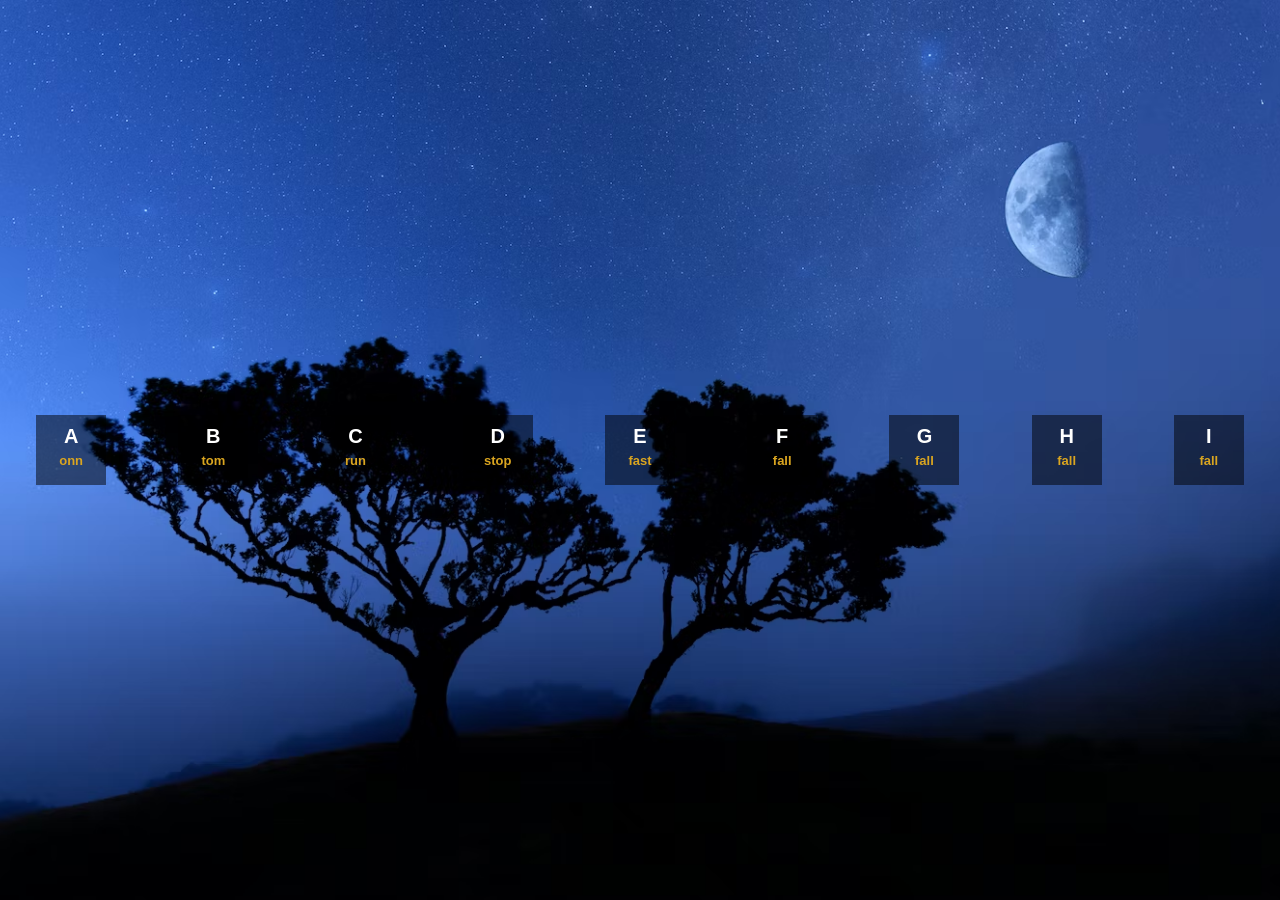
==== index.html @ c27f0c22 "JavaScript Drum kit Interactive Drum Kit project built with JavaScript. Play drum sounds, enjoy anim" ====
<html lang="en">
<head>
    <link rel="stylesheet" href="project.css">
    <meta charset="UTF-8">
    <meta http-equiv="X-UA-Compatible" content="IE=edge">
    <meta name="viewport" content="width=device-width, initial-scale=1.0">
    <title>Document</title>
</head>
<body>
      <div class="keys">
        <div data-key="65" class="key">
            <aph>A</aph>
            <span class="sound">onn</span>
        </div>

        <div data-key="83" class="key">
            <aph>B</aph>
            <span class="sound">tom</span>
        </div>

        <div data-key="72" class="key">
            <aph>C</aph>
            <span class="sound">run</span>
        </div>

        <div data-key="86" class="key">
            <aph>D</aph>
            <span class="sound">stop</span>
        </div>

        <div data-key="70" class="key">
            <aph>E</aph>
            <span class="sound">fast</span>
        </div>

        <div data-key="71" class="key">
            <aph>F</aph>
            <span class="sound">fall</span>
        </div>

        <div data-key="73" class="key">
            <aph>G</aph>
            <span class="sound">fall</span>
        </div>

        <div data-key="74" class="key">
            <aph>H</aph>
            <span class="sound">fall</span>
        </div>

        <div data-key="75" class="key">
            <aph>I</aph>
            <span class="sound">fall</span>
        </div>
    </div>

    <audio data-key="65" src="sounds/Nudge.ogg"></audio>
    <audio data-key="66" src="sounds/Piggyback.ogg"></audio>
    <audio data-key="67" src="sounds/Shrink Ray.ogg"></audio>
    <audio data-key="68" src="sounds/Slack - Boing.mp3"></audio>
    <audio data-key="69" src="sounds/Slack - Ding.mp3"></audio>
    <audio data-key="70" src="sounds/Slack - Drop.mp3"></audio>
    <audio data-key="71" src="sounds/Slack - Here you go.mp3"></audio>
    <audio data-key="72" src="sounds/Slack - Plink.mp3"></audio>
    <audio data-key="73" src="sounds/Slack - Wow.mp3"></audio>
    
</body>
<script src="project.js"></script>
</html>
---- project.css ----
*{
    margin: 0;
    padding: 0;
    box-sizing: border-box;
    font-family: Arial, Helvetica, sans-serif;
}

.keys{
    display: flex;
    justify-content: space-around;
    align-items: center;
    height: 100%;
    background:url(images/img.avif) center no-repeat;
    background-size: cover;
}
.key{
    width: 70px;
    height: 70px;
    padding: 10px 0 0 ;
    display: flex;
    flex-direction: column;
    align-items: center;
    gap: 5px;
  
    color: white;
    font-size: 20px;
    font-weight: bold;
    background-color: rgba(0, 0, 0, 0.507);
    text-align: center;
}
.sound{
    font-size: 13px;
    color: goldenrod;
}
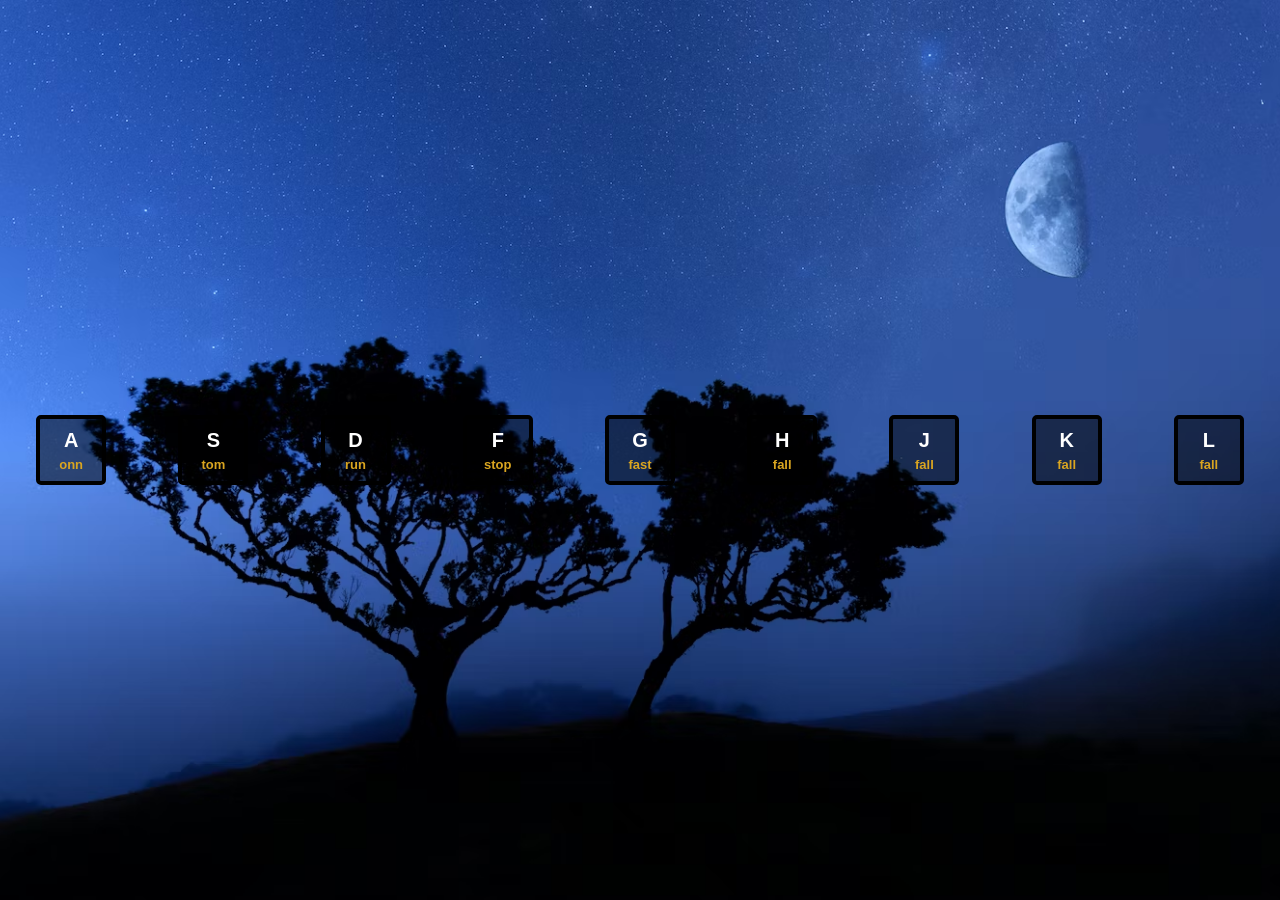
==== commit 49f2dffb: "Updated #Javascript30 Journey, Day1" ====
--- a/index.html
+++ b/index.html
@@ -1,6 +1,6 @@
 <html lang="en">
 <head>
-    <link rel="stylesheet" href="project.css">
+    <link rel="stylesheet" href="index.css">
     <meta charset="UTF-8">
     <meta http-equiv="X-UA-Compatible" content="IE=edge">
     <meta name="viewport" content="width=device-width, initial-scale=1.0">
@@ -14,56 +14,56 @@
         </div>
 
         <div data-key="83" class="key">
-            <aph>B</aph>
+            <aph>S</aph>
             <span class="sound">tom</span>
         </div>
 
-        <div data-key="72" class="key">
-            <aph>C</aph>
+        <div data-key="68" class="key">
+            <aph>D</aph>
             <span class="sound">run</span>
         </div>
 
-        <div data-key="86" class="key">
-            <aph>D</aph>
+        <div data-key="70" class="key">
+            <aph>F</aph>
             <span class="sound">stop</span>
         </div>
 
-        <div data-key="70" class="key">
-            <aph>E</aph>
+        <div data-key="71" class="key">
+            <aph>G</aph>
             <span class="sound">fast</span>
         </div>
 
-        <div data-key="71" class="key">
-            <aph>F</aph>
-            <span class="sound">fall</span>
-        </div>
-
-        <div data-key="73" class="key">
-            <aph>G</aph>
+        <div data-key="72" class="key">
+            <aph>H</aph>
             <span class="sound">fall</span>
         </div>
 
         <div data-key="74" class="key">
-            <aph>H</aph>
+            <aph>J</aph>
             <span class="sound">fall</span>
         </div>
 
         <div data-key="75" class="key">
-            <aph>I</aph>
+            <aph>K </aph>
+            <span class="sound">fall</span>
+        </div>
+
+        <div data-key="76" class="key">
+            <aph>L</aph>
             <span class="sound">fall</span>
         </div>
     </div>
 
     <audio data-key="65" src="sounds/Nudge.ogg"></audio>
-    <audio data-key="66" src="sounds/Piggyback.ogg"></audio>
-    <audio data-key="67" src="sounds/Shrink Ray.ogg"></audio>
-    <audio data-key="68" src="sounds/Slack - Boing.mp3"></audio>
-    <audio data-key="69" src="sounds/Slack - Ding.mp3"></audio>
-    <audio data-key="70" src="sounds/Slack - Drop.mp3"></audio>
-    <audio data-key="71" src="sounds/Slack - Here you go.mp3"></audio>
-    <audio data-key="72" src="sounds/Slack - Plink.mp3"></audio>
-    <audio data-key="73" src="sounds/Slack - Wow.mp3"></audio>
+    <audio data-key="83" src="sounds/Piggyback.ogg"></audio>
+    <audio data-key="68" src="sounds/Shrink Ray.ogg"></audio>
+    <audio data-key="70" src="sounds/Slack - Boing.mp3"></audio>
+    <audio data-key="71" src="sounds/Slack - Ding.mp3"></audio>
+    <audio data-key="72" src="sounds/Slack - Drop.mp3"></audio>
+    <audio data-key="74" src="sounds/Slack - Here you go.mp3"></audio>
+    <audio data-key="75" src="sounds/Slack - Plink.mp3"></audio>
+    <audio data-key="76" src="sounds/Slack - Wow.mp3"></audio>
     
 </body>
-<script src="project.js"></script>
+<script src="index.js"></script>
 </html>
--- a/index.css
+++ b/index.css
@@ -0,0 +1,42 @@
+*{
+    margin: 0;
+    padding: 0;
+    box-sizing: border-box;
+    font-family: Arial, Helvetica, sans-serif;
+}
+
+.keys{
+    display: flex;
+    justify-content: space-around;
+    align-items: center;
+    height: 100%;
+    background:url(images/img.avif) center no-repeat;
+    background-size: cover;
+}
+.key{
+    width: 70px;
+    height: 70px;
+    padding: 10px 0 0 ;
+    display: flex;
+    flex-direction: column;
+    align-items: center;
+    gap: 5px;
+  
+    color: white;
+    font-size: 20px;
+    font-weight: bold;
+    background-color: rgba(0, 0, 0, 0.507);
+    text-align: center;
+    border-radius: 5px;
+    border: solid black 4px;
+    transition: all 0.07s;
+}
+.sound{
+    font-size: 13px;
+    color: goldenrod;
+}
+.playing{
+    transform: scale(1.1);
+    border-color: #ffc600;
+    box-shadow: 0 0 10px #ffc600;
+}
